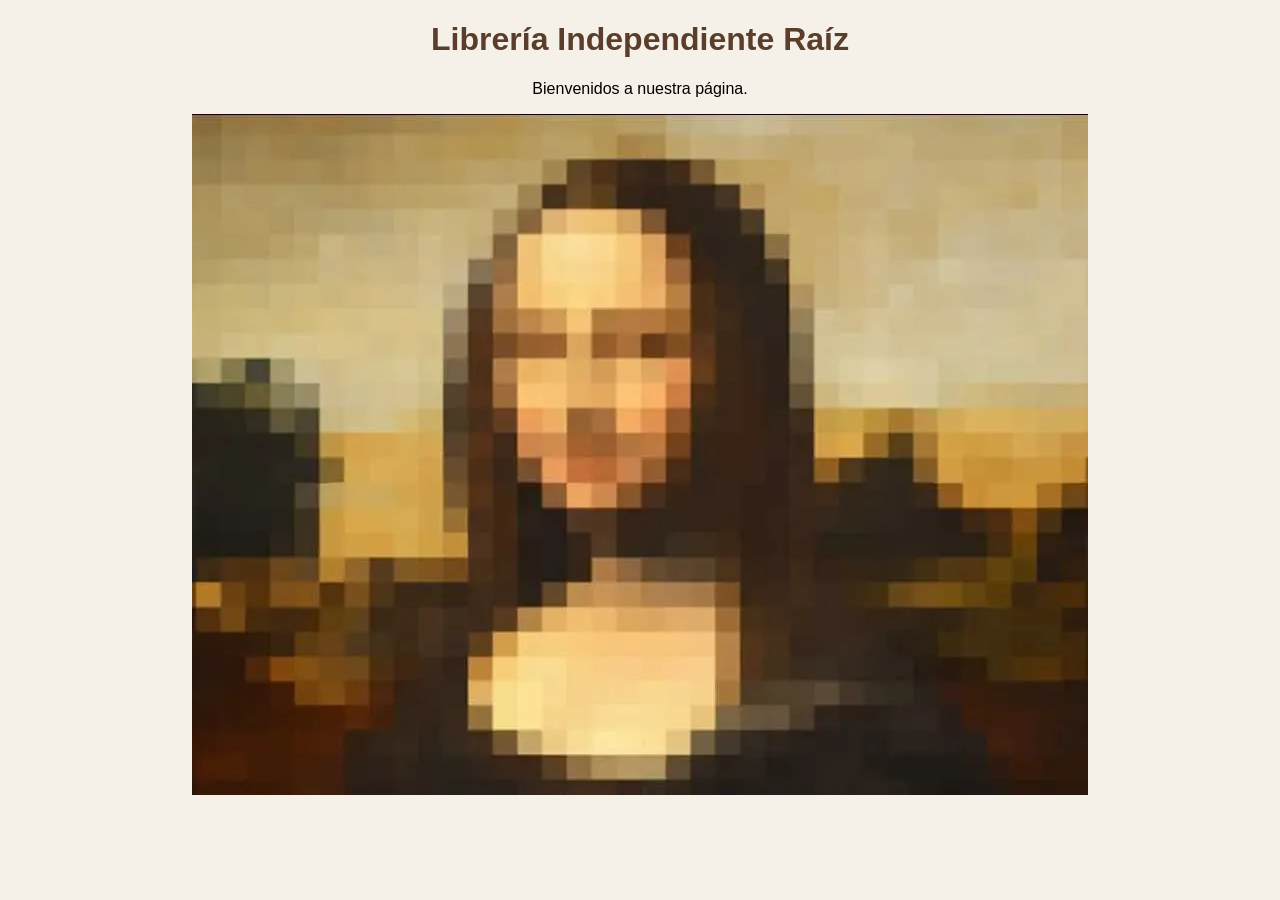
==== index.html @ f8671511 "feat: estructura inicial del sitio con index, css e imagen del logo" ====
<!DOCTYPE html>
<html lang="es">
<head>
  <meta charset="UTF-8">
  <title>Librería Raíz</title>
  <link rel="stylesheet" href="css/main.css">
</head>
<body>
  <h1>Librería Independiente Raíz</h1>
  <p>Bienvenidos a nuestra página.</p>
  <img src="img/logo.webp" alt="Logo de la librería">
</body>
</html>
---- css/main.css ----
body {
  font-family: Arial, sans-serif;
  background-color: #f5f0e8;
  text-align: center;
}

h1 {
  color: #5a3e2b;
}
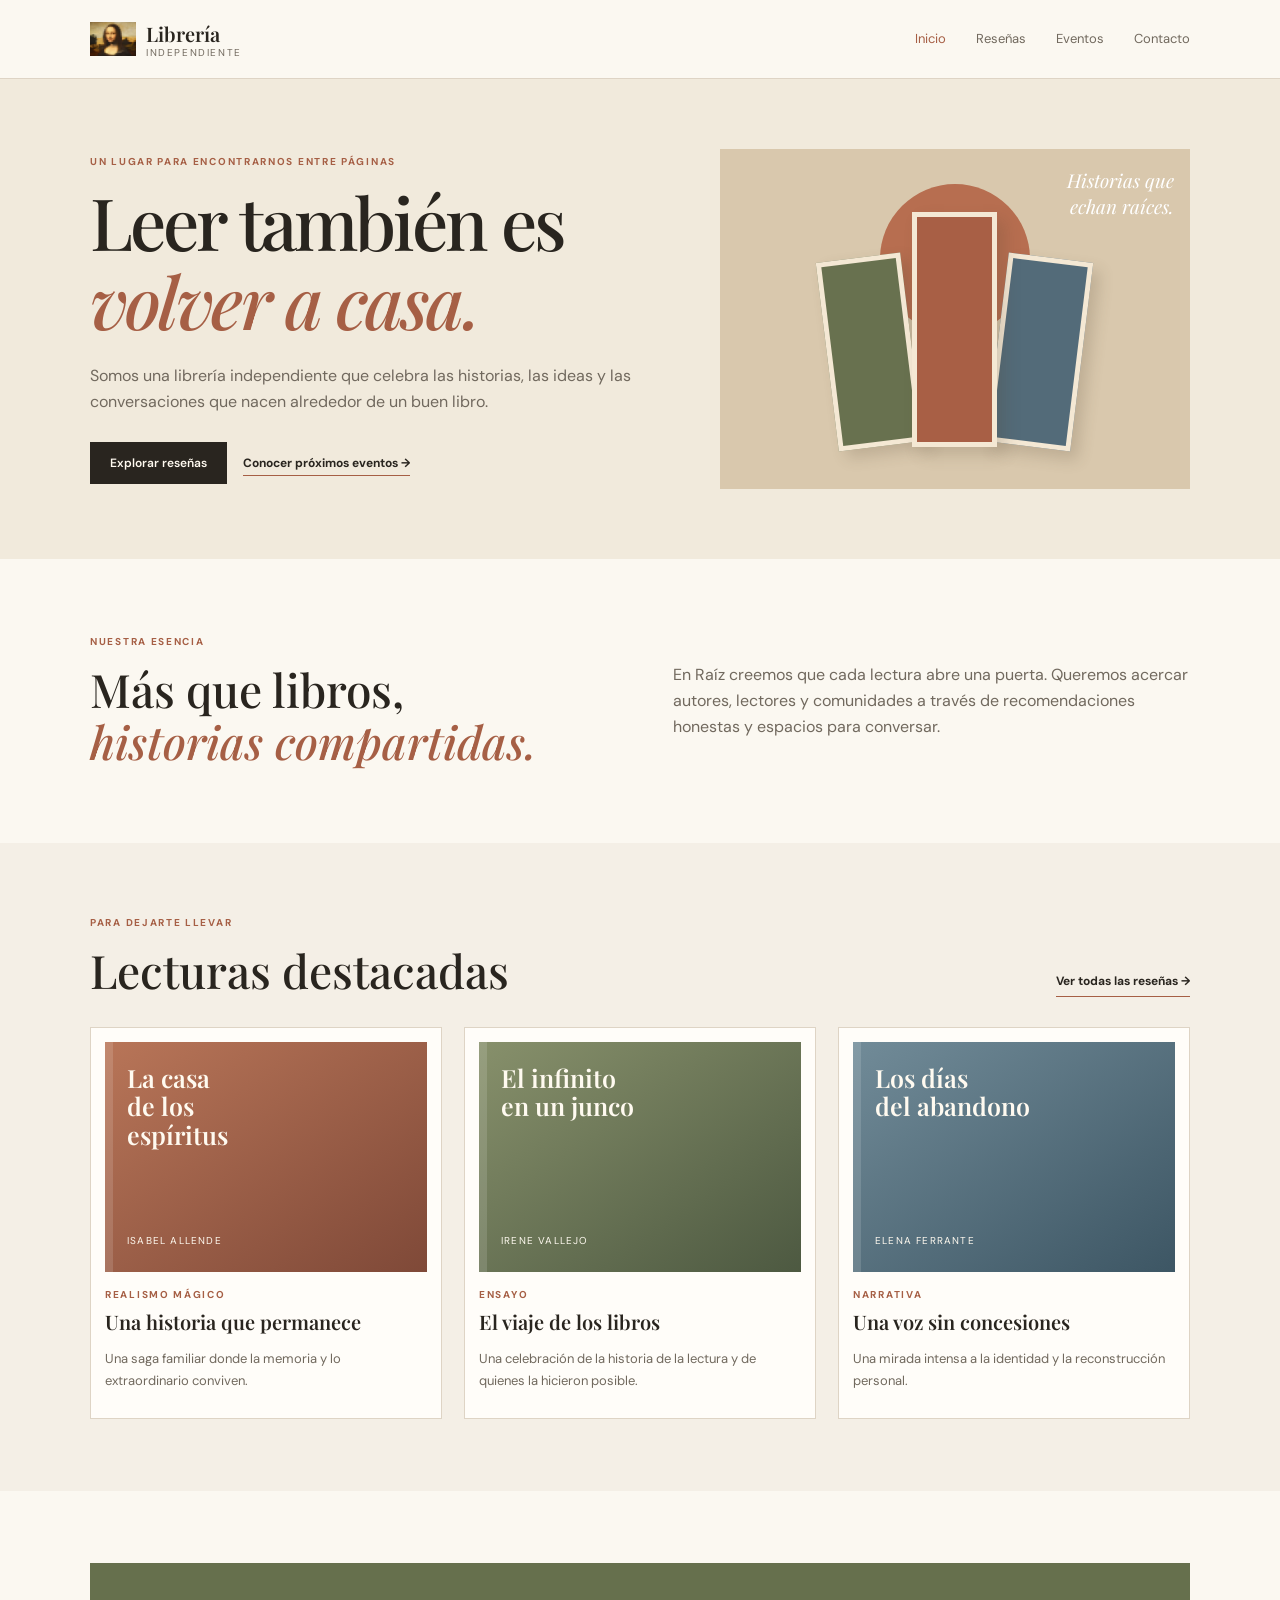
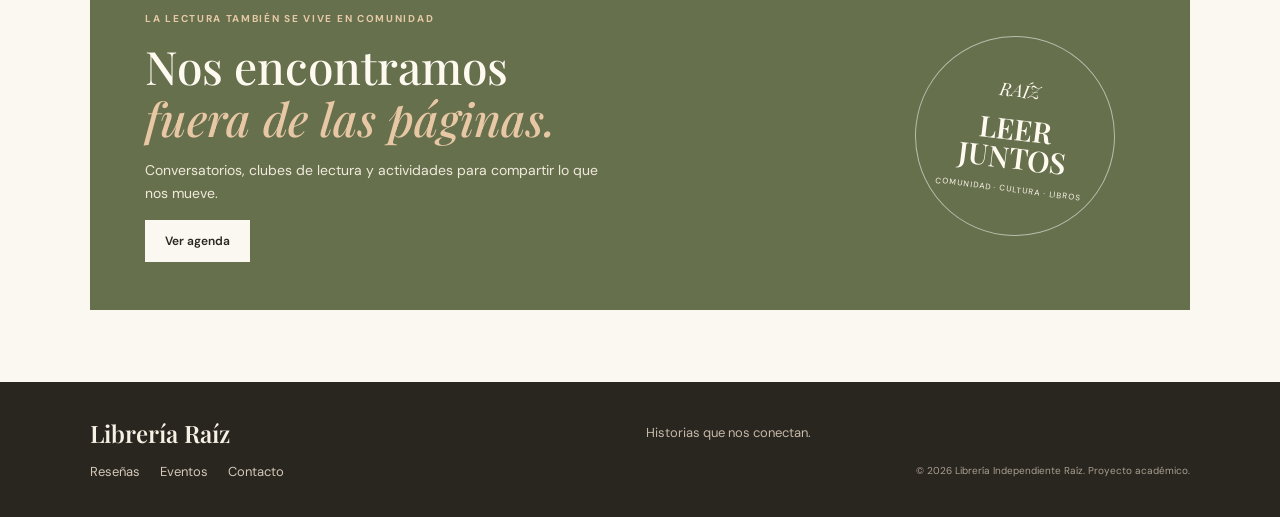
==== commit b52617cc: "feat: desarrollar sitio web de Librería Raíz" ====
--- a/index.html
+++ b/index.html
@@ -1,13 +1,98 @@
-<!DOCTYPE html>
+<!doctype html>
 <html lang="es">
+
 <head>
-  <meta charset="UTF-8">
-  <title>Librería Raíz</title>
-  <link rel="stylesheet" href="css/main.css">
+    <meta charset="utf-8">
+    <meta name="viewport" content="width=device-width,initial-scale=1">
+    <meta name="description" content="Librería Independiente Raíz: libros, reseñas y encuentros.">
+    <title>Librería Raíz | Leer también es volver a casa</title>
+    <link rel="icon" href="img/logo.webp">
+    <link rel="stylesheet" href="css/main.css">
+    <script src="js/main.js" defer></script>
 </head>
-<body>
-  <h1>Librería Independiente Raíz</h1>
-  <p>Bienvenidos a nuestra página.</p>
-  <img src="img/logo.webp" alt="Logo de la librería">
+
+<body><a class="skip" href="#main">Saltar al contenido</a>
+    <header>
+        <div class="wrap nav-wrap"><a class="brand" href="index.html"><img src="img/logo.webp"
+                    alt="Logotipo de Librería Raíz"><span><b>Librería</b><small>independiente</small></span></a><button
+                class="menu" aria-expanded="false" aria-controls="nav">Menú</button>
+            <nav id="nav"><a class="active" href="index.html">Inicio</a><a href="blog/index.html">Reseñas</a><a
+                    href="eventos/index.html">Eventos</a><a href="contacto/index.html">Contacto</a></nav>
+        </div>
+    </header>
+    <main id="main">
+        <section class="hero">
+            <div class="wrap hero-grid">
+                <div>
+                    <p class="eyebrow">Un lugar para encontrarnos entre páginas</p>
+                    <h1>Leer también es <em>volver a casa.</em></h1>
+                    <p class="lead">Somos una librería independiente que celebra las historias, las ideas y las
+                        conversaciones que nacen alrededor de un buen libro.</p><a class="btn"
+                        href="blog/index.html">Explorar reseñas</a> <a class="under" href="eventos/index.html">Conocer
+                        próximos eventos →</a>
+                </div>
+                <div class="art" role="img" aria-label="Ilustración decorativa de libros"><i></i><span
+                        class="vol v1"></span><span class="vol v2"></span><span class="vol v3"></span><b>Historias
+                        que<br>echan raíces.</b></div>
+            </div>
+        </section>
+        <section class="wrap intro">
+            <div>
+                <p class="eyebrow">Nuestra esencia</p>
+                <h2>Más que libros,<br><em>historias compartidas.</em></h2>
+            </div>
+            <p class="lead">En Raíz creemos que cada lectura abre una puerta. Queremos acercar autores, lectores y
+                comunidades a través de recomendaciones honestas y espacios para conversar.</p>
+        </section>
+        <section class="soft">
+            <div class="wrap section">
+                <div class="section-head">
+                    <div>
+                        <p class="eyebrow">Para dejarte llevar</p>
+                        <h2>Lecturas destacadas</h2>
+                    </div><a class="under" href="blog/index.html">Ver todas las reseñas →</a>
+                </div>
+                <div class="books">
+                    <article>
+                        <div class="cover clay"><b>La casa<br>de los<br>espíritus</b><small>Isabel Allende</small></div>
+                        <p class="eyebrow">Realismo mágico</p>
+                        <h3>Una historia que permanece</h3>
+                        <p>Una saga familiar donde la memoria y lo extraordinario conviven.</p>
+                    </article>
+                    <article>
+                        <div class="cover olive"><b>El infinito<br>en un junco</b><small>Irene Vallejo</small></div>
+                        <p class="eyebrow">Ensayo</p>
+                        <h3>El viaje de los libros</h3>
+                        <p>Una celebración de la historia de la lectura y de quienes la hicieron posible.</p>
+                    </article>
+                    <article>
+                        <div class="cover blue"><b>Los días<br>del abandono</b><small>Elena Ferrante</small></div>
+                        <p class="eyebrow">Narrativa</p>
+                        <h3>Una voz sin concesiones</h3>
+                        <p>Una mirada intensa a la identidad y la reconstrucción personal.</p>
+                    </article>
+                </div>
+            </div>
+        </section>
+        <section class="wrap section">
+            <div class="banner">
+                <div>
+                    <p class="eyebrow">La lectura también se vive en comunidad</p>
+                    <h2>Nos encontramos<br><em>fuera de las páginas.</em></h2>
+                    <p>Conversatorios, clubes de lectura y actividades para compartir lo que nos mueve.</p><a
+                        class="btn light" href="eventos/index.html">Ver agenda</a>
+                </div>
+                <div class="stamp">RAÍZ<strong>LEER<br>JUNTOS</strong><small>COMUNIDAD · CULTURA · LIBROS</small></div>
+            </div>
+        </section>
+    </main>
+    <footer>
+        <div class="wrap foot"><b>Librería Raíz</b><span>Historias que nos conectan.</span>
+            <div><a href="blog/index.html">Reseñas</a><a href="eventos/index.html">Eventos</a><a
+                    href="contacto/index.html">Contacto</a></div><small>© 2026 Librería Independiente Raíz. Proyecto
+                académico.</small>
+        </div>
+    </footer>
 </body>
-</html>
+
+</html>
--- a/css/main.css
+++ b/css/main.css
@@ -1,9 +1,797 @@
+@import url('https://fonts.googleapis.com/css2?family=DM+Sans:wght@400;500;600;700&family=Playfair+Display:ital,wght@0,500;0,600;1,500&display=swap');
+
+:root {
+    --ink: #29251f;
+    --muted: #71695e;
+    --paper: #fbf8f1;
+    --cream: #f1eadc;
+    --clay: #a65f45;
+    --olive: #66704d;
+    --blue: #536b79;
+    --line: #ded4c5;
+    --serif: 'Playfair Display', Georgia, serif;
+    --sans: 'DM Sans', Arial, sans-serif
+}
+
+* {
+    box-sizing: border-box
+}
+
 body {
-  font-family: Arial, sans-serif;
-  background-color: #f5f0e8;
-  text-align: center;
-}
-
-h1 {
-  color: #5a3e2b;
-}
+    margin: 0;
+    background: var(--paper);
+    color: var(--ink);
+    font: 16px/1.65 var(--sans)
+}
+
+a {
+    color: inherit
+}
+
+.wrap {
+    width: min(1100px, calc(100% - 40px));
+    margin: auto
+}
+
+.skip {
+    position: absolute;
+    left: -999px
+}
+
+.skip:focus {
+    left: 10px;
+    top: 10px;
+    background: #222;
+    color: #fff;
+    padding: 10px;
+    z-index: 30
+}
+
+header {
+    position: sticky;
+    top: 0;
+    background: #fbf8f1f2;
+    border-bottom: 1px solid var(--line);
+    z-index: 5
+}
+
+.nav-wrap {
+    min-height: 78px;
+    display: flex;
+    align-items: center;
+    justify-content: space-between
+}
+
+.brand {
+    display: flex;
+    gap: 10px;
+    align-items: center;
+    text-decoration: none
+}
+
+.brand img {
+    width: 46px;
+    height: 46px;
+    object-fit: contain
+}
+
+.brand span {
+    display: grid;
+    line-height: 1.1
+}
+
+.brand b {
+    font: 600 20px var(--serif)
+}
+
+.brand small {
+    font-size: 10px;
+    letter-spacing: .16em;
+    text-transform: uppercase;
+    color: var(--muted)
+}
+
+nav {
+    display: flex;
+    gap: 30px
+}
+
+nav a,
+footer a {
+    text-decoration: none;
+    font-size: 13px;
+    color: var(--muted)
+}
+
+nav a.active,
+nav a:hover,
+footer a:hover {
+    color: var(--clay)
+}
+
+.menu {
+    display: none;
+    background: none;
+    border: 1px solid var(--line);
+    padding: 8px 12px
+}
+
+.hero,
+.pagehero {
+    background: var(--cream);
+    padding: 70px 0
+}
+
+.hero-grid {
+    display: grid;
+    grid-template-columns: 1.1fr .9fr;
+    gap: 55px;
+    align-items: center
+}
+
+.eyebrow {
+    font-size: 10px;
+    letter-spacing: .17em;
+    text-transform: uppercase;
+    color: var(--clay);
+    font-weight: 700;
+    margin: 0 0 12px
+}
+
+.hero h1,
+.pagehero h1 {
+    font: 500 clamp(43px, 6vw, 72px)/1.1 var(--serif);
+    letter-spacing: -.04em;
+    margin: 0
+}
+
+.hero h1 em,
+.pagehero h1 em,
+h2 em {
+    color: var(--clay)
+}
+
+.lead {
+    color: var(--muted);
+    font-size: 16px;
+    max-width: 580px;
+    margin: 22px 0 27px
+}
+
+.btn {
+    display: inline-block;
+    background: var(--ink);
+    color: #fffaf0;
+    text-decoration: none;
+    border: 0;
+    padding: 13px 20px;
+    font: 600 12px var(--sans);
+    cursor: pointer
+}
+
+.btn:hover {
+    background: var(--clay)
+}
+
+.under {
+    font-size: 12px;
+    font-weight: 700;
+    text-decoration: none;
+    border-bottom: 1px solid var(--clay);
+    padding-bottom: 4px;
+    margin-left: 12px
+}
+
+.art {
+    height: 340px;
+    background: #d9c8ad;
+    position: relative;
+    display: flex;
+    align-items: end;
+    justify-content: center;
+    padding-bottom: 42px;
+    overflow: hidden
+}
+
+.art i {
+    position: absolute;
+    width: 150px;
+    height: 150px;
+    border-radius: 50%;
+    background: #b76e50;
+    top: 35px
+}
+
+.vol {
+    width: 85px;
+    height: 190px;
+    border: 5px solid #f4e8d4;
+    position: relative;
+    box-shadow: 8px 8px 15px #57453233
+}
+
+.v1 {
+    background: #68714f;
+    transform: rotate(-7deg)
+}
+
+.v2 {
+    height: 235px;
+    background: #a85f45;
+    z-index: 1
+}
+
+.v3 {
+    background: #536b79;
+    transform: rotate(7deg)
+}
+
+.art>b {
+    position: absolute;
+    right: 16px;
+    top: 18px;
+    color: #fff;
+    font: italic 19px var(--serif);
+    text-align: right
+}
+
+.intro {
+    padding: 75px 0;
+    display: grid;
+    grid-template-columns: 1fr 1fr;
+    gap: 65px;
+    align-items: center
+}
+
+.intro h2,
+.section h2,
+.banner h2,
+.contact h2 {
+    font: 500 clamp(32px, 4vw, 46px)/1.15 var(--serif);
+    margin: 0
+}
+
+.intro .lead {
+    margin: 0
+}
+
+.soft {
+    background: #f4efe6
+}
+
+.section {
+    padding: 72px 0
+}
+
+.section-head {
+    display: flex;
+    justify-content: space-between;
+    align-items: end;
+    margin-bottom: 30px
+}
+
+.books {
+    display: grid;
+    grid-template-columns: repeat(3, 1fr);
+    gap: 22px
+}
+
+.books article {
+    background: #fffdf9;
+    padding: 14px;
+    border: 1px solid var(--line)
+}
+
+.cover {
+    height: 230px;
+    padding: 22px;
+    color: #fffaf0;
+    display: flex;
+    flex-direction: column;
+    justify-content: space-between;
+    box-shadow: inset 8px 0 #ffffff22
+}
+
+.cover b {
+    font: 600 25px/1.15 var(--serif)
+}
+
+.cover small {
+    font-size: 10px;
+    letter-spacing: .12em;
+    text-transform: uppercase
+}
+
+.clay {
+    background: linear-gradient(145deg, #b87558, #7f4938)
+}
+
+.olive {
+    background: linear-gradient(145deg, #87906b, #4d5941)
+}
+
+.blue {
+    background: linear-gradient(145deg, #718b98, #3d5664)
+}
+
+.books article>.eyebrow {
+    margin: 15px 0 5px
+}
+
+.books h3 {
+    font: 600 20px var(--serif);
+    margin: 0
+}
+
+.books article>p:last-child,
+.muted {
+    color: var(--muted);
+    font-size: 13px
+}
+
+.banner {
+    background: var(--olive);
+    color: #fffaf0;
+    padding: 48px 55px;
+    display: grid;
+    grid-template-columns: 1fr 220px;
+    align-items: center;
+    gap: 25px
+}
+
+.banner .eyebrow {
+    color: #e6c9a6
+}
+
+.banner h2 em {
+    color: #e8c7a5
+}
+
+.banner p:not(.eyebrow) {
+    font-size: 14px;
+    color: #f1eadc;
+    max-width: 470px
+}
+
+.light {
+    background: var(--paper);
+    color: var(--ink)
+}
+
+.stamp {
+    border: 1px solid #ffffff88;
+    width: 200px;
+    height: 200px;
+    border-radius: 50%;
+    display: flex;
+    flex-direction: column;
+    justify-content: center;
+    align-items: center;
+    text-align: center;
+    transform: rotate(7deg);
+    font: italic 18px var(--serif)
+}
+
+.stamp strong {
+    font: 600 29px/1 var(--serif);
+    margin: 12px
+}
+
+.stamp small {
+    font: 8px var(--sans);
+    letter-spacing: .12em
+}
+
+footer {
+    background: #29251f;
+    color: #f7f0e5;
+    padding: 35px 0
+}
+
+.foot {
+    display: grid;
+    grid-template-columns: 1fr 1fr;
+    gap: 12px;
+    align-items: center
+}
+
+.foot>b {
+    font: 600 24px var(--serif)
+}
+
+.foot>span {
+    font-size: 13px;
+    color: #c5b9a8
+}
+
+.foot>div {
+    display: flex;
+    gap: 20px
+}
+
+.foot a {
+    color: #d4c9b9
+}
+
+.foot small {
+    justify-self: end;
+    color: #a99f91;
+    font-size: 10px
+}
+
+.pagehero {
+    padding: 60px 0
+}
+
+.pagehero .lead {
+    margin-bottom: 0
+}
+
+.searchlabel {
+    font-size: 12px;
+    font-weight: 700
+}
+
+.search {
+    display: block;
+    width: min(400px, 100%);
+    padding: 12px;
+    border: 1px solid var(--line);
+    background: #fffdf9;
+    margin: 8px 0
+}
+
+.reviews {
+    display: grid;
+    gap: 20px;
+    margin-top: 24px
+}
+
+.review {
+    display: grid;
+    grid-template-columns: 190px 1fr;
+    gap: 25px;
+    padding: 18px;
+    border: 1px solid var(--line);
+    background: #fffdf9
+}
+
+.review .cover {
+    height: 245px
+}
+
+.review h2,
+.event h2 {
+    font: 600 25px var(--serif);
+    margin: 0
+}
+
+.review p:not(.eyebrow) {
+    font-size: 13px;
+    color: var(--muted)
+}
+
+.byline {
+    color: var(--clay) !important
+}
+
+.note {
+    font-size: 11px;
+    margin-top: 25px
+}
+
+.empty {
+    background: var(--cream);
+    padding: 25px;
+    text-align: center
+}
+
+.event {
+    display: grid;
+    grid-template-columns: 75px 1fr auto;
+    gap: 24px;
+    align-items: center;
+    padding: 25px 10px;
+    border-top: 1px solid var(--line)
+}
+
+.event:last-of-type {
+    border-bottom: 1px solid var(--line)
+}
+
+.event .eyebrow {
+    margin: 0 0 5px
+}
+
+.event p:not(.eyebrow) {
+    font-size: 13px;
+    color: var(--muted);
+    margin: 7px 0
+}
+
+.event small {
+    font-size: 10px;
+    color: var(--clay)
+}
+
+.date {
+    height: 78px;
+    background: var(--clay);
+    color: white;
+    display: flex;
+    flex-direction: column;
+    justify-content: center;
+    align-items: center
+}
+
+.date b {
+    font: 600 32px var(--serif);
+    line-height: 1
+}
+
+.date span {
+    font-size: 10px;
+    letter-spacing: .15em
+}
+
+.contact {
+    display: grid;
+    grid-template-columns: .75fr 1.25fr;
+    gap: 80px
+}
+
+.contact h2 {
+    font-size: 42px
+}
+
+.contact-card {
+    background: var(--cream);
+    padding: 22px;
+    margin-top: 40px;
+    max-width: 270px
+}
+
+.contact-card b {
+    font: italic 24px var(--serif);
+    color: var(--clay);
+    letter-spacing: .15em
+}
+
+.contact-card p {
+    font: italic 16px var(--serif)
+}
+
+form {
+    display: grid;
+    gap: 15px
+}
+
+form label {
+    font-size: 12px;
+    font-weight: 700
+}
+
+form input:not([type=checkbox]),
+form textarea {
+    display: block;
+    width: 100%;
+    padding: 12px;
+    border: 1px solid var(--line);
+    background: #fffdf9;
+    font: 14px var(--sans);
+    margin-top: 6px
+}
+
+form input:focus,
+form textarea:focus,
+.search:focus {
+    outline: 2px solid #a65f4533;
+    border-color: var(--clay)
+}
+
+.two {
+    display: grid;
+    grid-template-columns: 1fr 1fr;
+    gap: 15px
+}
+
+.error {
+    display: block;
+    color: #a33d32;
+    font-size: 11px;
+    min-height: 14px
+}
+
+.check {
+    display: flex;
+    gap: 8px;
+    align-items: center;
+    color: var(--muted)
+}
+
+#feedback {
+    font-size: 13px;
+    color: var(--olive);
+    margin: 0;
+    min-height: 20px
+}
+
+@media(max-width:720px) {
+    .wrap {
+        width: calc(100% - 34px)
+    }
+
+    .nav-wrap {
+        min-height: 70px
+    }
+
+    .menu {
+        display: block
+    }
+
+    nav {
+        display: none;
+        position: absolute;
+        top: 69px;
+        left: 0;
+        right: 0;
+        background: var(--paper);
+        padding: 18px 25px;
+        flex-direction: column;
+        gap: 15px;
+        border-bottom: 1px solid var(--line)
+    }
+
+    nav.open {
+        display: flex
+    }
+
+    .hero-grid,
+    .intro,
+    .contact {
+        grid-template-columns: 1fr;
+        gap: 30px
+    }
+
+    .hero {
+        padding: 48px 0
+    }
+
+    .hero h1 {
+        font-size: 49px
+    }
+
+    .art {
+        height: 270px
+    }
+
+    .intro,
+    .section {
+        padding: 52px 0
+    }
+
+    .books {
+        grid-template-columns: 1fr
+    }
+
+    .books article {
+        display: grid;
+        grid-template-columns: 115px 1fr;
+        gap: 10px
+    }
+
+    .books .cover {
+        height: 165px;
+        padding: 13px
+    }
+
+    .cover b {
+        font-size: 19px
+    }
+
+    .books article>.eyebrow {
+        align-self: end
+    }
+
+    .books h3,
+    .books article>p:last-child {
+        grid-column: 2
+    }
+
+    .books article h3 {
+        align-self: center
+    }
+
+    .section-head {
+        align-items: flex-start;
+        flex-direction: column;
+        gap: 12px
+    }
+
+    .banner {
+        grid-template-columns: 1fr;
+        padding: 32px 24px
+    }
+
+    .stamp {
+        width: 155px;
+        height: 155px;
+        justify-self: center
+    }
+
+    .stamp strong {
+        font-size: 23px
+    }
+
+    .pagehero {
+        padding: 48px 0
+    }
+
+    .pagehero h1 {
+        font-size: 43px
+    }
+
+    .review {
+        grid-template-columns: 105px 1fr;
+        gap: 14px;
+        padding: 12px
+    }
+
+    .review .cover {
+        height: 160px;
+        padding: 12px
+    }
+
+    .review h2,
+    .event h2 {
+        font-size: 20px
+    }
+
+    .event {
+        grid-template-columns: 60px 1fr;
+        gap: 14px
+    }
+
+    .event .under {
+        grid-column: 2;
+        justify-self: start
+    }
+
+    .date {
+        height: 70px
+    }
+
+    .contact {
+        gap: 25px
+    }
+
+    .contact h2 {
+        font-size: 37px
+    }
+
+    .two {
+        grid-template-columns: 1fr
+    }
+
+    .foot {
+        grid-template-columns: 1fr
+    }
+
+    .foot small {
+        justify-self: start
+    }
+
+    .foot>div {
+        flex-wrap: wrap
+    }
+}
+
+@media(prefers-reduced-motion:reduce) {
+    html {
+        scroll-behavior: auto
+    }
+}
+
+.review[hidden] {
+    display: none !important;
+}
